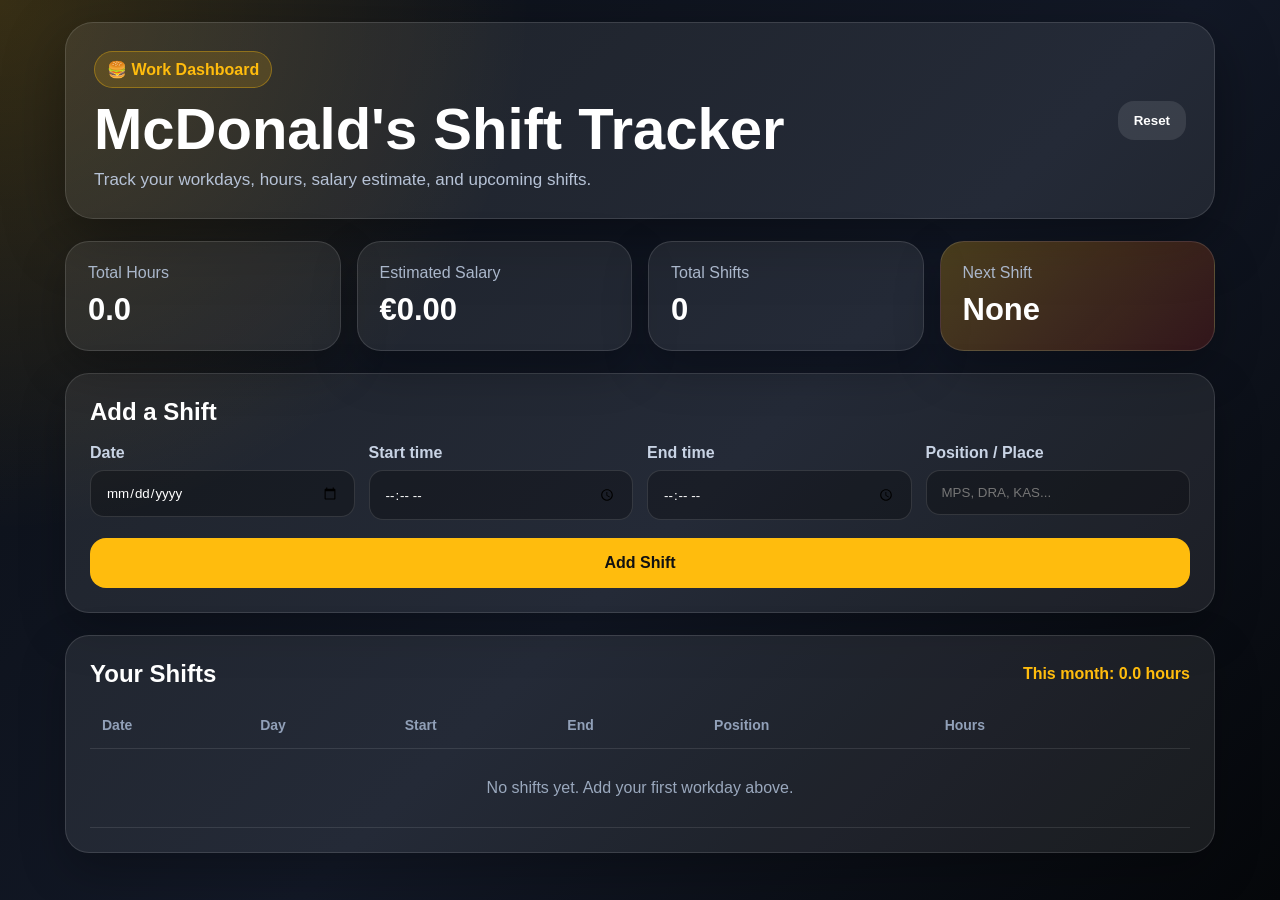
==== index.html @ 76026952 "Add files via upload" ====
<!DOCTYPE html>
<html lang="en">
<head>
  <meta charset="UTF-8" />
  <meta name="viewport" content="width=device-width, initial-scale=1.0" />
  <title>McDonald's Shift Tracker</title>
  <link rel="stylesheet" href="style.css" />
</head>
<body>
  <main class="app">
    <section class="hero">
      <div>
        <p class="badge">🍔 Work Dashboard</p>
        <h1>McDonald's Shift Tracker</h1>
        <p class="subtitle">Track your workdays, hours, salary estimate, and upcoming shifts.</p>
      </div>
      <button class="clear-btn" onclick="clearAll()">Reset</button>
    </section>

    <section class="stats">
      <article class="stat-card">
        <p>Total Hours</p>
        <h2 id="totalHours">0</h2>
      </article>
      <article class="stat-card">
        <p>Estimated Salary</p>
        <h2 id="salary">€0</h2>
      </article>
      <article class="stat-card">
        <p>Total Shifts</p>
        <h2 id="totalShifts">0</h2>
      </article>
      <article class="stat-card highlight">
        <p>Next Shift</p>
        <h2 id="nextShift">None</h2>
      </article>
    </section>

    <section class="panel">
      <h2>Add a Shift</h2>
      <div class="form-grid">
        <label>Date
          <input type="date" id="date" />
        </label>
        <label>Start time
          <input type="time" id="start" />
        </label>
        <label>End time
          <input type="time" id="end" />
        </label>
        <label>Position / Place
          <input type="text" id="position" placeholder="MPS, DRA, KAS..." />
        </label>
      </div>
      <button class="main-btn" onclick="addShift()">Add Shift</button>
    </section>

    <section class="panel">
      <div class="panel-top">
        <h2>Your Shifts</h2>
        <p id="monthTotal">This month: 0 hours</p>
      </div>
      <div class="table-wrap">
        <table>
          <thead>
            <tr>
              <th>Date</th>
              <th>Day</th>
              <th>Start</th>
              <th>End</th>
              <th>Position</th>
              <th>Hours</th>
              <th></th>
            </tr>
          </thead>
          <tbody id="shiftTable"></tbody>
        </table>
      </div>
    </section>
  </main>

  <script src="app.js"></script>
</body>
</html>
---- style.css ----
* {
  margin: 0;
  padding: 0;
  box-sizing: border-box;
  font-family: -apple-system, BlinkMacSystemFont, "Segoe UI", Arial, sans-serif;
}

body {
  min-height: 100vh;
  background:
    radial-gradient(circle at top left, rgba(255, 188, 13, 0.18), transparent 34%),
    linear-gradient(135deg, #0b0f16, #121826 55%, #05070a);
  color: #fff;
  padding: 22px;
}

.app {
  max-width: 1150px;
  margin: 0 auto;
}

.hero {
  display: flex;
  justify-content: space-between;
  gap: 16px;
  align-items: center;
  padding: 28px;
  border-radius: 28px;
  background: rgba(255,255,255,0.08);
  border: 1px solid rgba(255,255,255,0.12);
  box-shadow: 0 20px 60px rgba(0,0,0,0.35);
  margin-bottom: 22px;
}

.badge {
  display: inline-block;
  background: rgba(255, 188, 13, 0.16);
  color: #ffbc0d;
  border: 1px solid rgba(255, 188, 13, 0.35);
  padding: 8px 12px;
  border-radius: 999px;
  margin-bottom: 12px;
  font-weight: 700;
}

h1 {
  font-size: clamp(32px, 6vw, 58px);
  line-height: 1;
}

.subtitle {
  margin-top: 12px;
  color: #b6c2d6;
  font-size: 17px;
}

.clear-btn,
.main-btn,
.delete-btn {
  border: 0;
  cursor: pointer;
  font-weight: 800;
  border-radius: 16px;
}

.clear-btn {
  padding: 12px 16px;
  background: rgba(255,255,255,0.1);
  color: #fff;
}

.stats {
  display: grid;
  grid-template-columns: repeat(4, 1fr);
  gap: 16px;
  margin-bottom: 22px;
}

.stat-card,
.panel {
  background: rgba(255,255,255,0.08);
  border: 1px solid rgba(255,255,255,0.12);
  border-radius: 24px;
  box-shadow: 0 18px 45px rgba(0,0,0,0.25);
}

.stat-card {
  padding: 22px;
}

.stat-card p {
  color: #aab7cb;
  margin-bottom: 10px;
}

.stat-card h2 {
  font-size: 31px;
}

.highlight {
  background: linear-gradient(135deg, rgba(255,188,13,0.24), rgba(218,41,28,0.18));
}

.panel {
  padding: 24px;
  margin-bottom: 22px;
}

.form-grid {
  display: grid;
  grid-template-columns: repeat(4, 1fr);
  gap: 14px;
  margin: 18px 0;
}

label {
  color: #c8d3e4;
  font-weight: 700;
}

input {
  width: 100%;
  margin-top: 8px;
  padding: 14px 15px;
  border: 1px solid rgba(255,255,255,0.12);
  border-radius: 14px;
  background: rgba(0,0,0,0.28);
  color: #fff;
  outline: none;
}

.main-btn {
  width: 100%;
  padding: 16px;
  background: #ffbc0d;
  color: #111;
  font-size: 16px;
}

.panel-top {
  display: flex;
  justify-content: space-between;
  gap: 12px;
  align-items: center;
  margin-bottom: 14px;
}

.panel-top p {
  color: #ffbc0d;
  font-weight: 800;
}

.table-wrap {
  overflow-x: auto;
}

table {
  width: 100%;
  border-collapse: collapse;
  min-width: 760px;
}

th, td {
  padding: 15px 12px;
  text-align: left;
  border-bottom: 1px solid rgba(255,255,255,0.1);
}

th {
  color: #91a0b8;
  font-size: 14px;
}

.delete-btn {
  background: rgba(218,41,28,0.9);
  color: white;
  padding: 8px 12px;
}

.empty {
  text-align: center;
  color: #9aa8bd;
  padding: 30px !important;
}

@media (max-width: 850px) {
  body { padding: 14px; }
  .hero { flex-direction: column; align-items: flex-start; }
  .stats { grid-template-columns: repeat(2, 1fr); }
  .form-grid { grid-template-columns: 1fr; }
}

@media (max-width: 480px) {
  .stats { grid-template-columns: 1fr; }
}
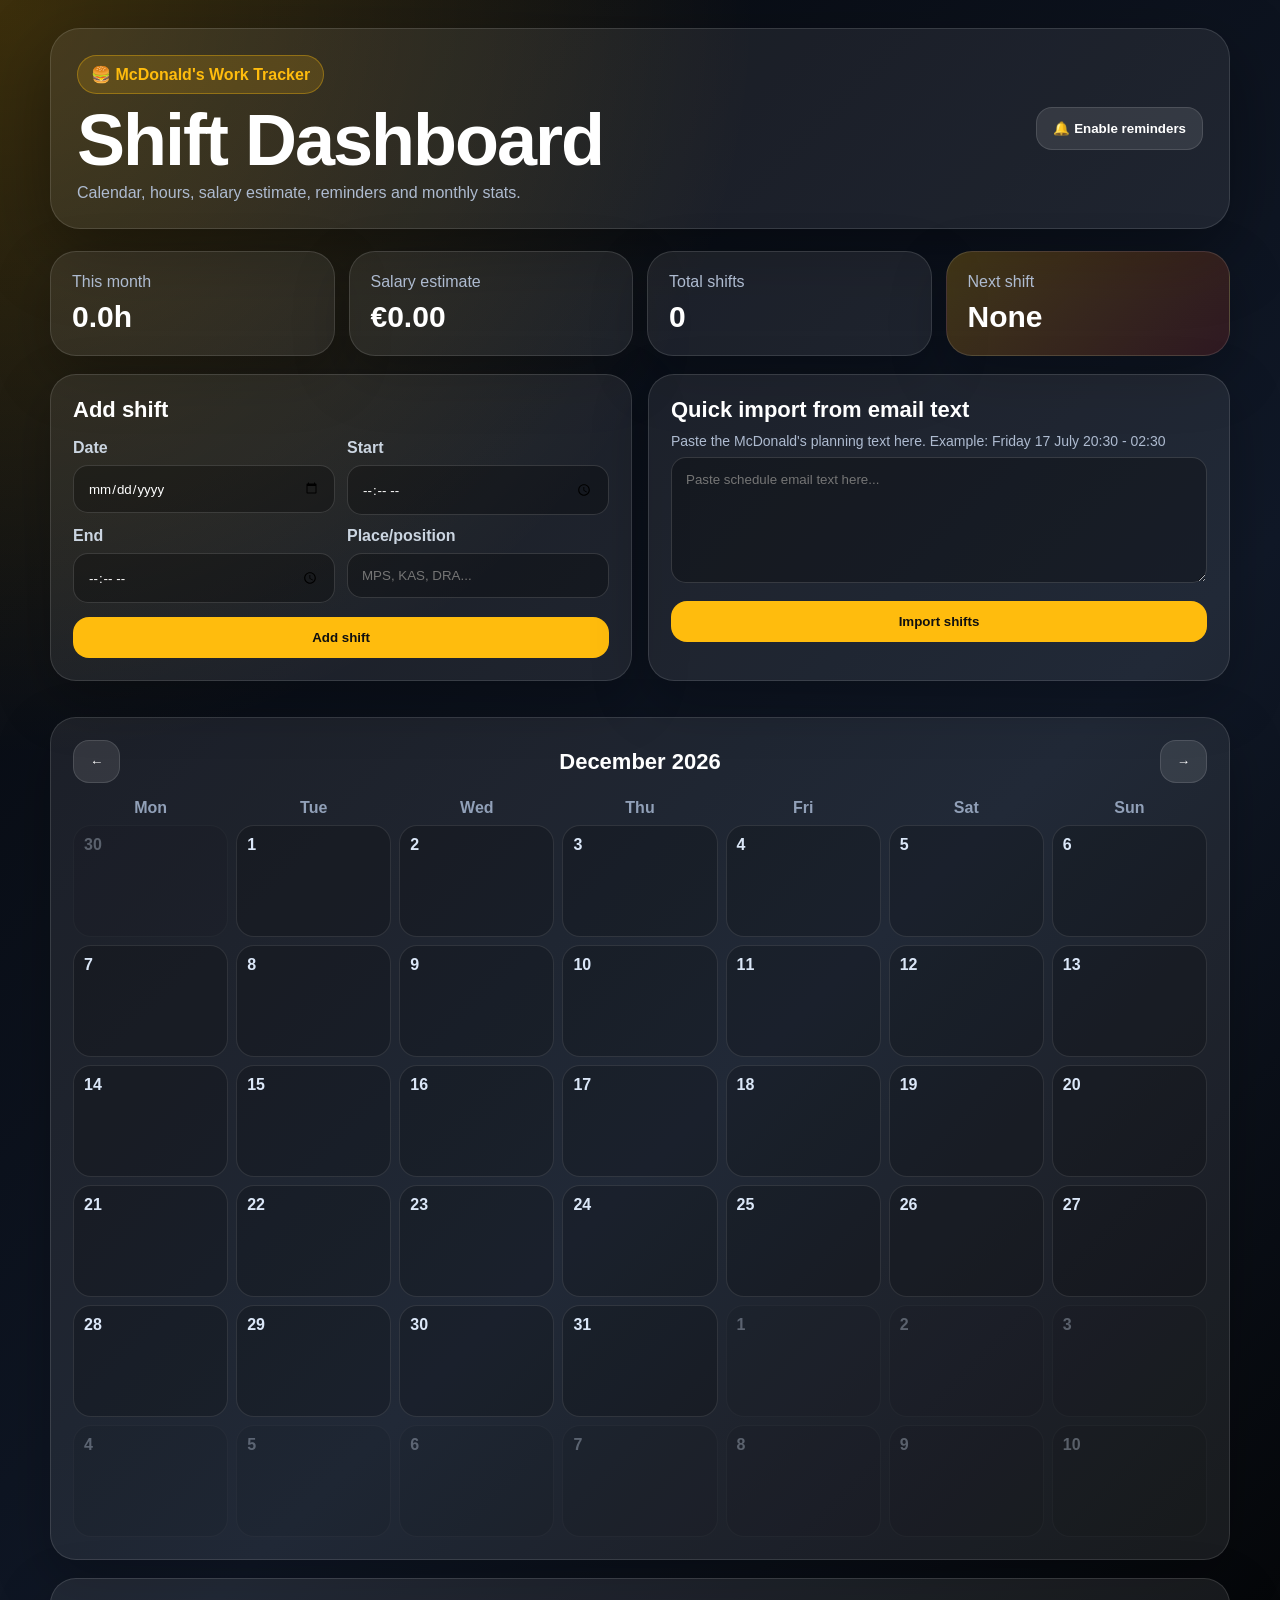
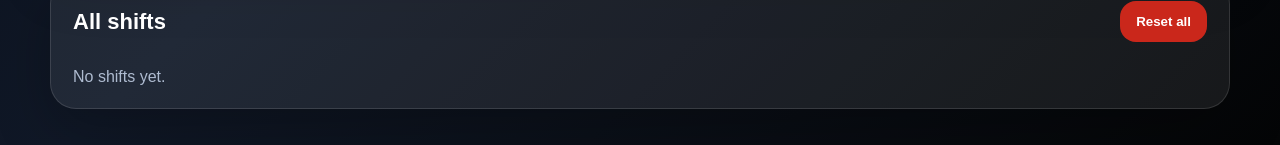
==== commit c0321df3: "Add files via upload" ====
--- a/index.html
+++ b/index.html
@@ -3,79 +3,65 @@
 <head>
   <meta charset="UTF-8" />
   <meta name="viewport" content="width=device-width, initial-scale=1.0" />
-  <title>McDonald's Shift Tracker</title>
+  <title>Mac Tracker — Shift Dashboard</title>
   <link rel="stylesheet" href="style.css" />
 </head>
 <body>
   <main class="app">
-    <section class="hero">
+    <header class="top">
       <div>
-        <p class="badge">🍔 Work Dashboard</p>
-        <h1>McDonald's Shift Tracker</h1>
-        <p class="subtitle">Track your workdays, hours, salary estimate, and upcoming shifts.</p>
+        <p class="pill">🍔 McDonald's Work Tracker</p>
+        <h1>Shift Dashboard</h1>
+        <p class="muted">Calendar, hours, salary estimate, reminders and monthly stats.</p>
       </div>
-      <button class="clear-btn" onclick="clearAll()">Reset</button>
+      <button onclick="requestNotifications()" class="ghost">🔔 Enable reminders</button>
+    </header>
+
+    <section class="cards">
+      <div class="card"><span>This month</span><strong id="monthHours">0h</strong></div>
+      <div class="card"><span>Salary estimate</span><strong id="monthSalary">€0</strong></div>
+      <div class="card"><span>Total shifts</span><strong id="totalShifts">0</strong></div>
+      <div class="card active"><span>Next shift</span><strong id="nextShift">None</strong></div>
     </section>
 
-    <section class="stats">
-      <article class="stat-card">
-        <p>Total Hours</p>
-        <h2 id="totalHours">0</h2>
-      </article>
-      <article class="stat-card">
-        <p>Estimated Salary</p>
-        <h2 id="salary">€0</h2>
-      </article>
-      <article class="stat-card">
-        <p>Total Shifts</p>
-        <h2 id="totalShifts">0</h2>
-      </article>
-      <article class="stat-card highlight">
-        <p>Next Shift</p>
-        <h2 id="nextShift">None</h2>
-      </article>
+    <section class="grid">
+      <div class="panel">
+        <h2>Add shift</h2>
+        <div class="form">
+          <label>Date <input type="date" id="date"></label>
+          <label>Start <input type="time" id="start"></label>
+          <label>End <input type="time" id="end"></label>
+          <label>Place/position <input id="position" placeholder="MPS, KAS, DRA..."></label>
+        </div>
+        <button class="primary" onclick="addShift()">Add shift</button>
+      </div>
+
+      <div class="panel">
+        <h2>Quick import from email text</h2>
+        <p class="muted small">Paste the McDonald's planning text here. Example: Friday 17 July 20:30 - 02:30</p>
+        <textarea id="importText" placeholder="Paste schedule email text here..."></textarea>
+        <button class="primary" onclick="importText()">Import shifts</button>
+      </div>
+    </section>
+
+    <section class="panel calendar-panel">
+      <div class="calendar-head">
+        <button class="ghost" onclick="changeMonth(-1)">←</button>
+        <h2 id="calendarTitle"></h2>
+        <button class="ghost" onclick="changeMonth(1)">→</button>
+      </div>
+      <div class="weekdays">
+        <span>Mon</span><span>Tue</span><span>Wed</span><span>Thu</span><span>Fri</span><span>Sat</span><span>Sun</span>
+      </div>
+      <div id="calendar" class="calendar"></div>
     </section>
 
     <section class="panel">
-      <h2>Add a Shift</h2>
-      <div class="form-grid">
-        <label>Date
-          <input type="date" id="date" />
-        </label>
-        <label>Start time
-          <input type="time" id="start" />
-        </label>
-        <label>End time
-          <input type="time" id="end" />
-        </label>
-        <label>Position / Place
-          <input type="text" id="position" placeholder="MPS, DRA, KAS..." />
-        </label>
+      <div class="calendar-head">
+        <h2>All shifts</h2>
+        <button onclick="clearAll()" class="danger">Reset all</button>
       </div>
-      <button class="main-btn" onclick="addShift()">Add Shift</button>
-    </section>
-
-    <section class="panel">
-      <div class="panel-top">
-        <h2>Your Shifts</h2>
-        <p id="monthTotal">This month: 0 hours</p>
-      </div>
-      <div class="table-wrap">
-        <table>
-          <thead>
-            <tr>
-              <th>Date</th>
-              <th>Day</th>
-              <th>Start</th>
-              <th>End</th>
-              <th>Position</th>
-              <th>Hours</th>
-              <th></th>
-            </tr>
-          </thead>
-          <tbody id="shiftTable"></tbody>
-        </table>
-      </div>
+      <div id="shiftList" class="shift-list"></div>
     </section>
   </main>
 
--- a/style.css
+++ b/style.css
@@ -1,195 +1,31 @@
-* {
-  margin: 0;
-  padding: 0;
-  box-sizing: border-box;
-  font-family: -apple-system, BlinkMacSystemFont, "Segoe UI", Arial, sans-serif;
-}
-
-body {
-  min-height: 100vh;
-  background:
-    radial-gradient(circle at top left, rgba(255, 188, 13, 0.18), transparent 34%),
-    linear-gradient(135deg, #0b0f16, #121826 55%, #05070a);
-  color: #fff;
-  padding: 22px;
-}
-
-.app {
-  max-width: 1150px;
-  margin: 0 auto;
-}
-
-.hero {
-  display: flex;
-  justify-content: space-between;
-  gap: 16px;
-  align-items: center;
-  padding: 28px;
-  border-radius: 28px;
-  background: rgba(255,255,255,0.08);
-  border: 1px solid rgba(255,255,255,0.12);
-  box-shadow: 0 20px 60px rgba(0,0,0,0.35);
-  margin-bottom: 22px;
-}
-
-.badge {
-  display: inline-block;
-  background: rgba(255, 188, 13, 0.16);
-  color: #ffbc0d;
-  border: 1px solid rgba(255, 188, 13, 0.35);
-  padding: 8px 12px;
-  border-radius: 999px;
-  margin-bottom: 12px;
-  font-weight: 700;
-}
-
-h1 {
-  font-size: clamp(32px, 6vw, 58px);
-  line-height: 1;
-}
-
-.subtitle {
-  margin-top: 12px;
-  color: #b6c2d6;
-  font-size: 17px;
-}
-
-.clear-btn,
-.main-btn,
-.delete-btn {
-  border: 0;
-  cursor: pointer;
-  font-weight: 800;
-  border-radius: 16px;
-}
-
-.clear-btn {
-  padding: 12px 16px;
-  background: rgba(255,255,255,0.1);
-  color: #fff;
-}
-
-.stats {
-  display: grid;
-  grid-template-columns: repeat(4, 1fr);
-  gap: 16px;
-  margin-bottom: 22px;
-}
-
-.stat-card,
-.panel {
-  background: rgba(255,255,255,0.08);
-  border: 1px solid rgba(255,255,255,0.12);
-  border-radius: 24px;
-  box-shadow: 0 18px 45px rgba(0,0,0,0.25);
-}
-
-.stat-card {
-  padding: 22px;
-}
-
-.stat-card p {
-  color: #aab7cb;
-  margin-bottom: 10px;
-}
-
-.stat-card h2 {
-  font-size: 31px;
-}
-
-.highlight {
-  background: linear-gradient(135deg, rgba(255,188,13,0.24), rgba(218,41,28,0.18));
-}
-
-.panel {
-  padding: 24px;
-  margin-bottom: 22px;
-}
-
-.form-grid {
-  display: grid;
-  grid-template-columns: repeat(4, 1fr);
-  gap: 14px;
-  margin: 18px 0;
-}
-
-label {
-  color: #c8d3e4;
-  font-weight: 700;
-}
-
-input {
-  width: 100%;
-  margin-top: 8px;
-  padding: 14px 15px;
-  border: 1px solid rgba(255,255,255,0.12);
-  border-radius: 14px;
-  background: rgba(0,0,0,0.28);
-  color: #fff;
-  outline: none;
-}
-
-.main-btn {
-  width: 100%;
-  padding: 16px;
-  background: #ffbc0d;
-  color: #111;
-  font-size: 16px;
-}
-
-.panel-top {
-  display: flex;
-  justify-content: space-between;
-  gap: 12px;
-  align-items: center;
-  margin-bottom: 14px;
-}
-
-.panel-top p {
-  color: #ffbc0d;
-  font-weight: 800;
-}
-
-.table-wrap {
-  overflow-x: auto;
-}
-
-table {
-  width: 100%;
-  border-collapse: collapse;
-  min-width: 760px;
-}
-
-th, td {
-  padding: 15px 12px;
-  text-align: left;
-  border-bottom: 1px solid rgba(255,255,255,0.1);
-}
-
-th {
-  color: #91a0b8;
-  font-size: 14px;
-}
-
-.delete-btn {
-  background: rgba(218,41,28,0.9);
-  color: white;
-  padding: 8px 12px;
-}
-
-.empty {
-  text-align: center;
-  color: #9aa8bd;
-  padding: 30px !important;
-}
-
-@media (max-width: 850px) {
-  body { padding: 14px; }
-  .hero { flex-direction: column; align-items: flex-start; }
-  .stats { grid-template-columns: repeat(2, 1fr); }
-  .form-grid { grid-template-columns: 1fr; }
-}
-
-@media (max-width: 480px) {
-  .stats { grid-template-columns: 1fr; }
-}
+*{box-sizing:border-box;margin:0;padding:0;font-family:-apple-system,BlinkMacSystemFont,"Segoe UI",Arial,sans-serif}
+body{min-height:100vh;background:radial-gradient(circle at top left,rgba(255,188,13,.22),transparent 35%),linear-gradient(135deg,#05070b,#101827 60%,#040506);color:#fff;padding:18px}
+.app{max-width:1180px;margin:auto}
+.top{display:flex;justify-content:space-between;gap:18px;align-items:center;margin:10px 0 22px;padding:26px;border:1px solid rgba(255,255,255,.12);background:rgba(255,255,255,.07);border-radius:30px;box-shadow:0 24px 70px rgba(0,0,0,.35)}
+.pill{display:inline-block;background:rgba(255,188,13,.16);color:#ffbc0d;border:1px solid rgba(255,188,13,.35);padding:9px 13px;border-radius:999px;font-weight:800;margin-bottom:12px}
+h1{font-size:clamp(38px,7vw,72px);line-height:.95;letter-spacing:-2px}
+h2{font-size:22px}.muted{color:#aebbd0;margin-top:10px}.small{font-size:14px}
+button{border:0;border-radius:16px;padding:13px 16px;font-weight:900;cursor:pointer}
+.ghost{background:rgba(255,255,255,.10);color:#fff;border:1px solid rgba(255,255,255,.12)}
+.primary{width:100%;background:#ffbc0d;color:#101010;margin-top:14px}
+.danger{background:rgba(218,41,28,.92);color:white}
+.cards{display:grid;grid-template-columns:repeat(4,1fr);gap:14px;margin-bottom:18px}
+.card,.panel{background:rgba(255,255,255,.075);border:1px solid rgba(255,255,255,.12);border-radius:26px;box-shadow:0 20px 55px rgba(0,0,0,.25)}
+.card{padding:21px}.card span{display:block;color:#aebbd0;margin-bottom:9px}.card strong{font-size:30px}.active{background:linear-gradient(135deg,rgba(255,188,13,.22),rgba(218,41,28,.16))}
+.grid{display:grid;grid-template-columns:1fr 1fr;gap:16px;margin-bottom:18px}
+.panel{padding:22px;margin-bottom:18px}
+.form{display:grid;grid-template-columns:1fr 1fr;gap:12px;margin-top:16px}
+label{font-weight:800;color:#cbd5e1}
+input,textarea{width:100%;margin-top:8px;background:rgba(0,0,0,.28);border:1px solid rgba(255,255,255,.14);color:white;border-radius:15px;padding:14px;outline:none}
+textarea{height:126px;resize:vertical}
+.calendar-head{display:flex;align-items:center;justify-content:space-between;gap:12px;margin-bottom:16px}
+.weekdays,.calendar{display:grid;grid-template-columns:repeat(7,1fr);gap:8px}
+.weekdays span{text-align:center;color:#91a0b8;font-weight:900;padding-bottom:8px}
+.day{min-height:112px;border-radius:18px;background:rgba(0,0,0,.20);border:1px solid rgba(255,255,255,.10);padding:10px;overflow:hidden}
+.day.other{opacity:.32}.day-number{font-weight:900;color:#dbe7f8;margin-bottom:8px}
+.event{background:rgba(255,188,13,.18);border:1px solid rgba(255,188,13,.35);color:#ffdd73;border-radius:11px;padding:6px;margin-top:5px;font-size:12px;font-weight:800}
+.shift-list{display:grid;gap:10px}
+.shift{display:flex;justify-content:space-between;align-items:center;gap:12px;background:rgba(0,0,0,.22);border:1px solid rgba(255,255,255,.10);padding:14px;border-radius:18px}
+.shift b{display:block}.shift span{color:#aebbd0;font-size:14px}.mini{padding:9px 11px;border-radius:12px}
+@media(max-width:850px){body{padding:12px}.top{flex-direction:column;align-items:flex-start}.cards{grid-template-columns:1fr 1fr}.grid{grid-template-columns:1fr}.day{min-height:92px}.event{font-size:11px;padding:5px}.form{grid-template-columns:1fr}}
+@media(max-width:520px){.cards{grid-template-columns:1fr}.calendar-panel{padding:13px}.weekdays,.calendar{gap:5px}.day{border-radius:13px;padding:7px;min-height:82px}h1{font-size:42px}}
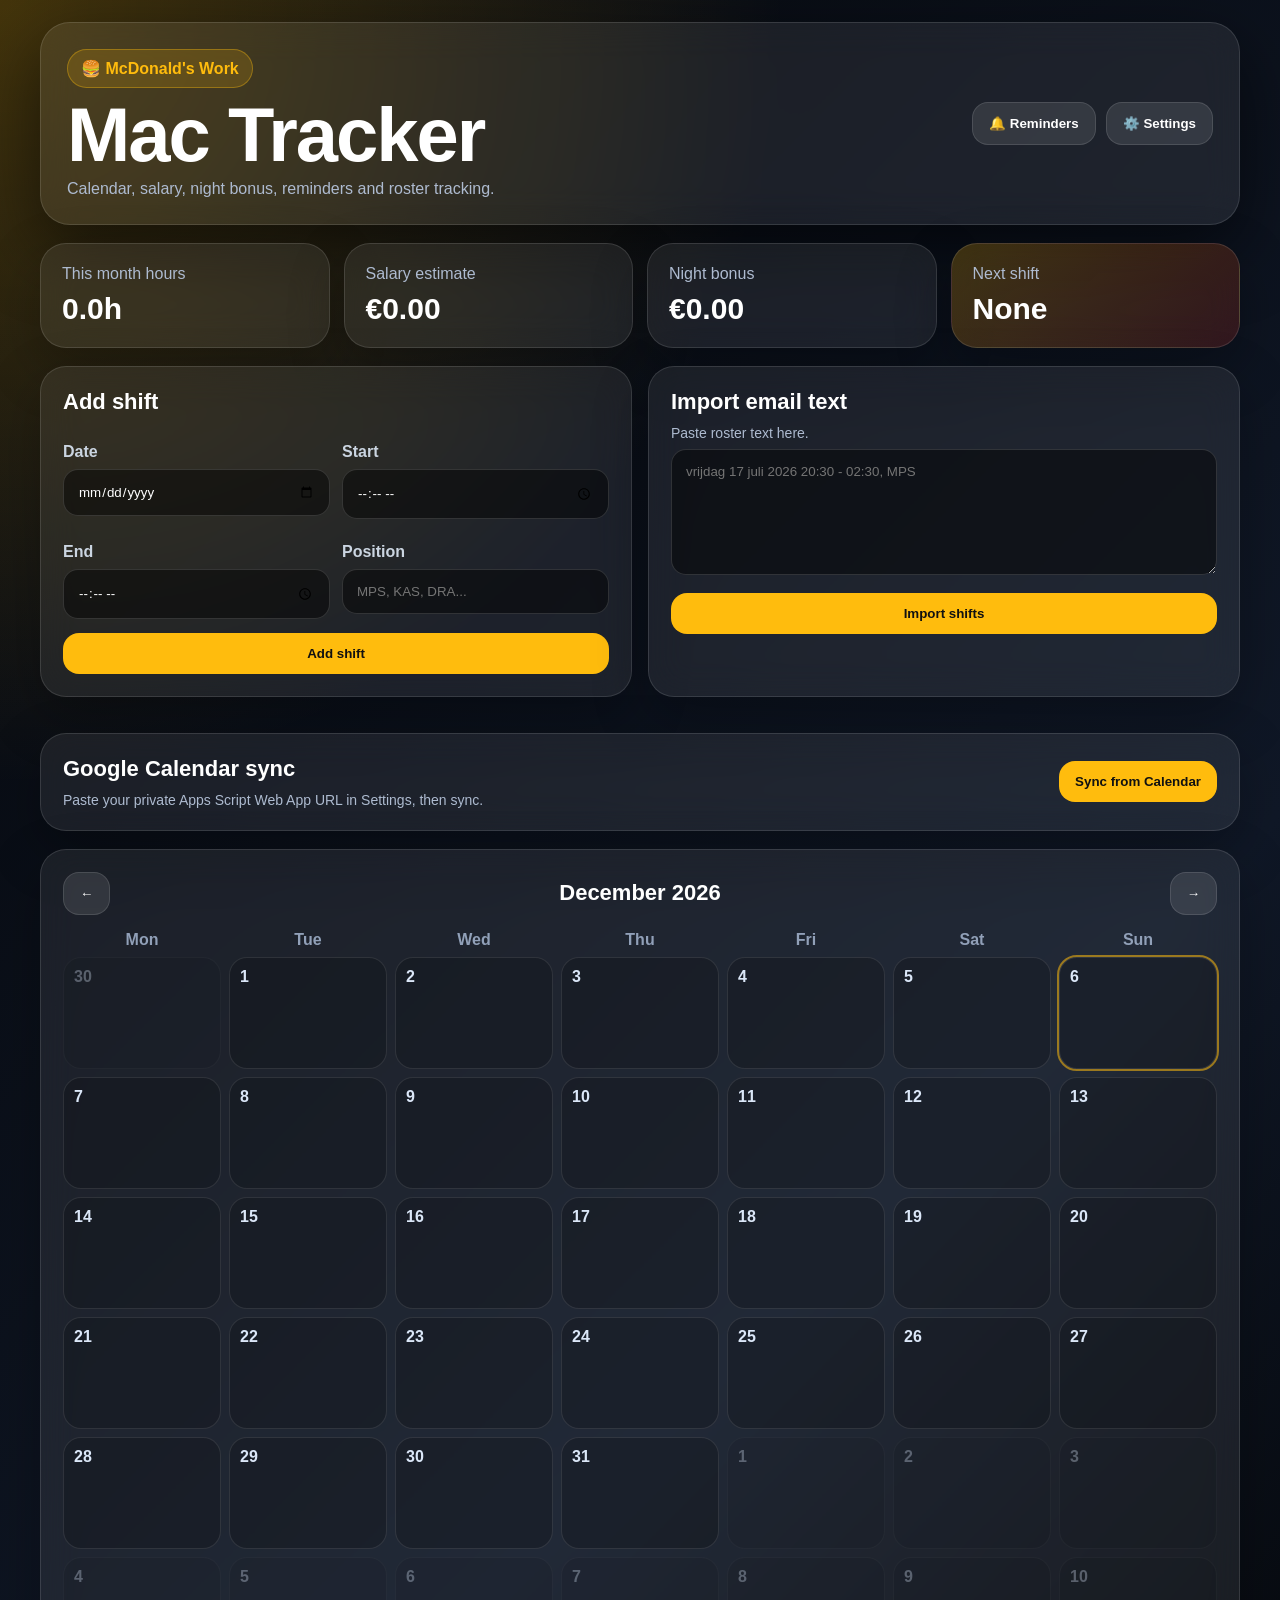
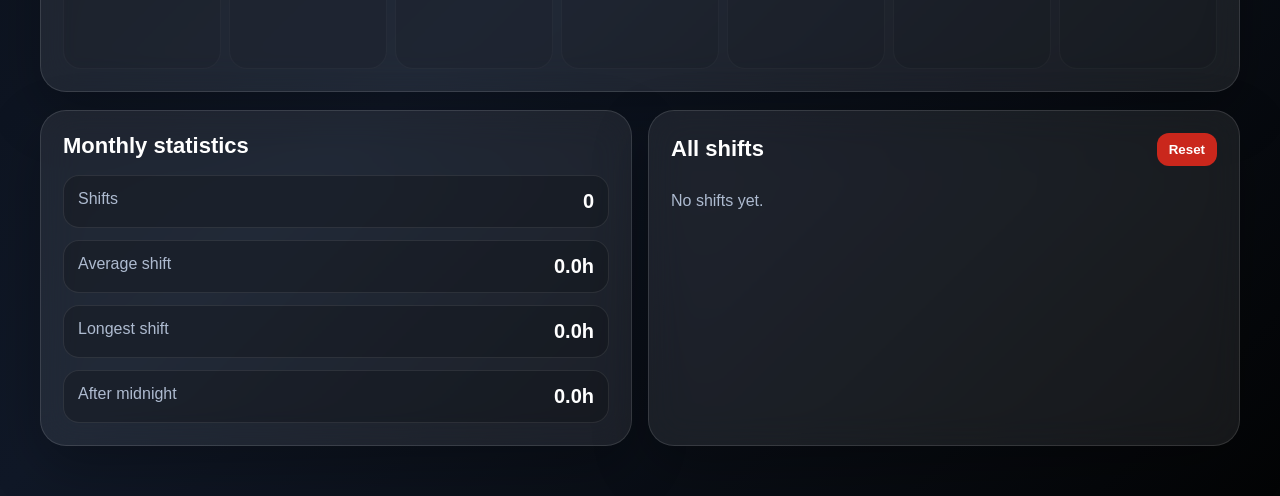
==== commit cf5d6ee0: "Add files via upload" ====
--- a/index.html
+++ b/index.html
@@ -1,70 +1,56 @@
-<!DOCTYPE html>
+<!doctype html>
 <html lang="en">
 <head>
-  <meta charset="UTF-8" />
-  <meta name="viewport" content="width=device-width, initial-scale=1.0" />
-  <title>Mac Tracker — Shift Dashboard</title>
-  <link rel="stylesheet" href="style.css" />
+<meta charset="utf-8">
+<meta name="viewport" content="width=device-width,initial-scale=1,viewport-fit=cover">
+<meta name="theme-color" content="#05070b">
+<meta name="apple-mobile-web-app-capable" content="yes">
+<title>Mac Tracker V3</title>
+<link rel="manifest" href="manifest.json">
+<link rel="stylesheet" href="style.css">
 </head>
 <body>
-  <main class="app">
-    <header class="top">
-      <div>
-        <p class="pill">🍔 McDonald's Work Tracker</p>
-        <h1>Shift Dashboard</h1>
-        <p class="muted">Calendar, hours, salary estimate, reminders and monthly stats.</p>
-      </div>
-      <button onclick="requestNotifications()" class="ghost">🔔 Enable reminders</button>
-    </header>
+<main class="app">
+<header class="top">
+<div><p class="pill">🍔 McDonald's Work</p><h1>Mac Tracker</h1><p class="muted">Calendar, salary, night bonus, reminders and roster tracking.</p></div>
+<div class="actions"><button onclick="requestNotifications()" class="ghost">🔔 Reminders</button><button onclick="openSettings()" class="ghost">⚙️ Settings</button></div>
+</header>
 
-    <section class="cards">
-      <div class="card"><span>This month</span><strong id="monthHours">0h</strong></div>
-      <div class="card"><span>Salary estimate</span><strong id="monthSalary">€0</strong></div>
-      <div class="card"><span>Total shifts</span><strong id="totalShifts">0</strong></div>
-      <div class="card active"><span>Next shift</span><strong id="nextShift">None</strong></div>
-    </section>
+<section class="cards">
+<div class="card"><span>This month hours</span><strong id="monthHours">0h</strong></div>
+<div class="card"><span>Salary estimate</span><strong id="monthSalary">€0</strong></div>
+<div class="card"><span>Night bonus</span><strong id="nightBonus">€0</strong></div>
+<div class="card active"><span>Next shift</span><strong id="nextShift">None</strong></div>
+</section>
 
-    <section class="grid">
-      <div class="panel">
-        <h2>Add shift</h2>
-        <div class="form">
-          <label>Date <input type="date" id="date"></label>
-          <label>Start <input type="time" id="start"></label>
-          <label>End <input type="time" id="end"></label>
-          <label>Place/position <input id="position" placeholder="MPS, KAS, DRA..."></label>
-        </div>
-        <button class="primary" onclick="addShift()">Add shift</button>
-      </div>
+<section class="grid">
+<div class="panel"><h2>Add shift</h2><div class="form">
+<label>Date<input type="date" id="date"></label><label>Start<input type="time" id="start"></label>
+<label>End<input type="time" id="end"></label><label>Position<input id="position" placeholder="MPS, KAS, DRA..."></label>
+</div><button class="primary" onclick="addShift()">Add shift</button></div>
 
-      <div class="panel">
-        <h2>Quick import from email text</h2>
-        <p class="muted small">Paste the McDonald's planning text here. Example: Friday 17 July 20:30 - 02:30</p>
-        <textarea id="importText" placeholder="Paste schedule email text here..."></textarea>
-        <button class="primary" onclick="importText()">Import shifts</button>
-      </div>
-    </section>
+<div class="panel"><h2>Import email text</h2><p class="muted small">Paste roster text here.</p>
+<textarea id="importText" placeholder="vrijdag 17 juli 2026 20:30 - 02:30, MPS"></textarea>
+<button class="primary" onclick="importText()">Import shifts</button></div>
+</section>
 
-    <section class="panel calendar-panel">
-      <div class="calendar-head">
-        <button class="ghost" onclick="changeMonth(-1)">←</button>
-        <h2 id="calendarTitle"></h2>
-        <button class="ghost" onclick="changeMonth(1)">→</button>
-      </div>
-      <div class="weekdays">
-        <span>Mon</span><span>Tue</span><span>Wed</span><span>Thu</span><span>Fri</span><span>Sat</span><span>Sun</span>
-      </div>
-      <div id="calendar" class="calendar"></div>
-    </section>
+<section class="panel sync"><div><h2>Google Calendar sync</h2><p class="muted small">Paste your private Apps Script Web App URL in Settings, then sync.</p></div><button class="primary compact" onclick="syncFromCalendar()">Sync from Calendar</button></section>
 
-    <section class="panel">
-      <div class="calendar-head">
-        <h2>All shifts</h2>
-        <button onclick="clearAll()" class="danger">Reset all</button>
-      </div>
-      <div id="shiftList" class="shift-list"></div>
-    </section>
-  </main>
+<section class="panel"><div class="calhead"><button class="ghost" onclick="changeMonth(-1)">←</button><h2 id="calendarTitle"></h2><button class="ghost" onclick="changeMonth(1)">→</button></div>
+<div class="week"><span>Mon</span><span>Tue</span><span>Wed</span><span>Thu</span><span>Fri</span><span>Sat</span><span>Sun</span></div><div id="calendar" class="calendar"></div></section>
 
-  <script src="app.js"></script>
-</body>
-</html>
+<section class="grid"><div class="panel"><h2>Monthly statistics</h2><div class="stats">
+<div><span>Shifts</span><b id="monthShifts">0</b></div><div><span>Average shift</span><b id="avgShift">0h</b></div>
+<div><span>Longest shift</span><b id="longestShift">0h</b></div><div><span>After midnight</span><b id="nightHours">0h</b></div>
+</div></div>
+<div class="panel"><div class="calhead"><h2>All shifts</h2><button onclick="clearAll()" class="danger mini">Reset</button></div><div id="shiftList" class="shift-list"></div></div></section>
+</main>
+
+<dialog id="settingsDialog"><div class="modal"><div class="calhead"><h2>Settings</h2><button onclick="closeSettings()" class="ghost mini">Close</button></div>
+<label>Hourly wage (€)<input type="number" step="0.01" id="hourlyRateInput"></label>
+<label>Night bonus % after 00:00<input type="number" step="1" id="nightBonusInput"></label>
+<label>Private Apps Script Web App URL<input id="scriptUrlInput" placeholder="https://script.google.com/macros/s/.../exec"></label>
+<p class="muted small">Keep this URL private. It is saved only in this browser, not in GitHub.</p>
+<button class="primary" onclick="saveSettings()">Save settings</button></div></dialog>
+<script src="app.js"></script>
+</body></html>
--- a/style.css
+++ b/style.css
@@ -1,31 +1,19 @@
 *{box-sizing:border-box;margin:0;padding:0;font-family:-apple-system,BlinkMacSystemFont,"Segoe UI",Arial,sans-serif}
-body{min-height:100vh;background:radial-gradient(circle at top left,rgba(255,188,13,.22),transparent 35%),linear-gradient(135deg,#05070b,#101827 60%,#040506);color:#fff;padding:18px}
-.app{max-width:1180px;margin:auto}
-.top{display:flex;justify-content:space-between;gap:18px;align-items:center;margin:10px 0 22px;padding:26px;border:1px solid rgba(255,255,255,.12);background:rgba(255,255,255,.07);border-radius:30px;box-shadow:0 24px 70px rgba(0,0,0,.35)}
-.pill{display:inline-block;background:rgba(255,188,13,.16);color:#ffbc0d;border:1px solid rgba(255,188,13,.35);padding:9px 13px;border-radius:999px;font-weight:800;margin-bottom:12px}
-h1{font-size:clamp(38px,7vw,72px);line-height:.95;letter-spacing:-2px}
-h2{font-size:22px}.muted{color:#aebbd0;margin-top:10px}.small{font-size:14px}
-button{border:0;border-radius:16px;padding:13px 16px;font-weight:900;cursor:pointer}
-.ghost{background:rgba(255,255,255,.10);color:#fff;border:1px solid rgba(255,255,255,.12)}
-.primary{width:100%;background:#ffbc0d;color:#101010;margin-top:14px}
-.danger{background:rgba(218,41,28,.92);color:white}
-.cards{display:grid;grid-template-columns:repeat(4,1fr);gap:14px;margin-bottom:18px}
-.card,.panel{background:rgba(255,255,255,.075);border:1px solid rgba(255,255,255,.12);border-radius:26px;box-shadow:0 20px 55px rgba(0,0,0,.25)}
-.card{padding:21px}.card span{display:block;color:#aebbd0;margin-bottom:9px}.card strong{font-size:30px}.active{background:linear-gradient(135deg,rgba(255,188,13,.22),rgba(218,41,28,.16))}
-.grid{display:grid;grid-template-columns:1fr 1fr;gap:16px;margin-bottom:18px}
-.panel{padding:22px;margin-bottom:18px}
-.form{display:grid;grid-template-columns:1fr 1fr;gap:12px;margin-top:16px}
-label{font-weight:800;color:#cbd5e1}
-input,textarea{width:100%;margin-top:8px;background:rgba(0,0,0,.28);border:1px solid rgba(255,255,255,.14);color:white;border-radius:15px;padding:14px;outline:none}
-textarea{height:126px;resize:vertical}
-.calendar-head{display:flex;align-items:center;justify-content:space-between;gap:12px;margin-bottom:16px}
-.weekdays,.calendar{display:grid;grid-template-columns:repeat(7,1fr);gap:8px}
-.weekdays span{text-align:center;color:#91a0b8;font-weight:900;padding-bottom:8px}
-.day{min-height:112px;border-radius:18px;background:rgba(0,0,0,.20);border:1px solid rgba(255,255,255,.10);padding:10px;overflow:hidden}
-.day.other{opacity:.32}.day-number{font-weight:900;color:#dbe7f8;margin-bottom:8px}
-.event{background:rgba(255,188,13,.18);border:1px solid rgba(255,188,13,.35);color:#ffdd73;border-radius:11px;padding:6px;margin-top:5px;font-size:12px;font-weight:800}
-.shift-list{display:grid;gap:10px}
-.shift{display:flex;justify-content:space-between;align-items:center;gap:12px;background:rgba(0,0,0,.22);border:1px solid rgba(255,255,255,.10);padding:14px;border-radius:18px}
-.shift b{display:block}.shift span{color:#aebbd0;font-size:14px}.mini{padding:9px 11px;border-radius:12px}
-@media(max-width:850px){body{padding:12px}.top{flex-direction:column;align-items:flex-start}.cards{grid-template-columns:1fr 1fr}.grid{grid-template-columns:1fr}.day{min-height:92px}.event{font-size:11px;padding:5px}.form{grid-template-columns:1fr}}
-@media(max-width:520px){.cards{grid-template-columns:1fr}.calendar-panel{padding:13px}.weekdays,.calendar{gap:5px}.day{border-radius:13px;padding:7px;min-height:82px}h1{font-size:42px}}
+:root{--panel:rgba(255,255,255,.075);--line:rgba(255,255,255,.12);--muted:#aebbd0;--gold:#ffbc0d;--red:#da291c}
+body{min-height:100vh;background:radial-gradient(circle at top left,rgba(255,188,13,.25),transparent 32%),linear-gradient(135deg,#05070b,#101827 62%,#030405);color:white;padding:14px}
+.app{max-width:1200px;margin:auto}.top{display:flex;justify-content:space-between;gap:18px;align-items:center;margin:8px 0 18px;padding:26px;border:1px solid var(--line);background:var(--panel);border-radius:30px;box-shadow:0 24px 70px #0008;backdrop-filter:blur(18px)}
+.pill{display:inline-block;background:#ffbc0d29;color:var(--gold);border:1px solid #ffbc0d59;padding:9px 13px;border-radius:999px;font-weight:900;margin-bottom:12px}
+h1{font-size:clamp(42px,7vw,76px);line-height:.92;letter-spacing:-2px}h2{font-size:22px}.muted{color:var(--muted);margin-top:10px}.small{font-size:14px}.actions{display:flex;gap:10px;flex-wrap:wrap}
+button{border:0;border-radius:16px;padding:13px 16px;font-weight:900;cursor:pointer}.ghost{background:#ffffff1a;color:#fff;border:1px solid var(--line)}.primary{width:100%;background:var(--gold);color:#111;margin-top:14px}.compact{width:auto;margin-top:0}.danger{background:#da291cea;color:white}.mini{padding:9px 12px;border-radius:12px}
+.cards{display:grid;grid-template-columns:repeat(4,1fr);gap:14px;margin-bottom:18px}.card,.panel{background:var(--panel);border:1px solid var(--line);border-radius:26px;box-shadow:0 20px 55px #0004;backdrop-filter:blur(18px)}
+.card{padding:21px}.card span{display:block;color:var(--muted);margin-bottom:9px}.card strong{font-size:30px}.active{background:linear-gradient(135deg,#ffbc0d38,#da291c2e)}
+.grid{display:grid;grid-template-columns:1fr 1fr;gap:16px;margin-bottom:18px}.panel{padding:22px;margin-bottom:18px}.sync{display:flex;align-items:center;justify-content:space-between;gap:16px}
+.form{display:grid;grid-template-columns:1fr 1fr;gap:12px;margin-top:16px}label{font-weight:800;color:#cbd5e1;display:block;margin-top:12px}
+input,textarea{width:100%;margin-top:8px;background:#0007;border:1px solid #ffffff24;color:white;border-radius:15px;padding:14px;outline:none}textarea{height:126px;resize:vertical}
+.calhead{display:flex;align-items:center;justify-content:space-between;gap:12px;margin-bottom:16px}.week,.calendar{display:grid;grid-template-columns:repeat(7,1fr);gap:8px}.week span{text-align:center;color:#91a0b8;font-weight:900;padding-bottom:8px}
+.day{min-height:112px;border-radius:18px;background:#0003;border:1px solid #ffffff1a;padding:10px;overflow:hidden}.day.other{opacity:.32}.day.today{outline:2px solid #ffbc0d8c}.num{font-weight:900;color:#dbe7f8;margin-bottom:8px}.event{background:#ffbc0d2e;border:1px solid #ffbc0d59;color:#ffdd73;border-radius:11px;padding:6px;margin-top:5px;font-size:12px;font-weight:800}
+.shift-list{display:grid;gap:10px;max-height:340px;overflow:auto}.shift{display:flex;justify-content:space-between;gap:12px;background:#0004;border:1px solid #ffffff1a;padding:14px;border-radius:18px}.shift b{display:block}.shift span{color:var(--muted);font-size:14px}
+.stats{display:grid;gap:12px;margin-top:16px}.stats div{display:flex;justify-content:space-between;background:#0003;padding:14px;border-radius:16px;border:1px solid #ffffff17}.stats span{color:var(--muted)}.stats b{font-size:20px}
+dialog{border:0;border-radius:26px;background:transparent;margin:auto;width:min(560px,94vw)}dialog::backdrop{background:#000b;backdrop-filter:blur(8px)}.modal{background:#111827;border:1px solid var(--line);border-radius:26px;padding:22px;color:white;box-shadow:0 30px 80px #0009}
+@media(max-width:900px){.top{flex-direction:column;align-items:flex-start}.cards{grid-template-columns:1fr 1fr}.grid{grid-template-columns:1fr}.sync{flex-direction:column;align-items:stretch}.compact{width:100%}.form{grid-template-columns:1fr}.day{min-height:94px}.event{font-size:11px;padding:5px}}
+@media(max-width:540px){body{padding:10px}.cards{grid-template-columns:1fr}.panel{padding:16px}.week,.calendar{gap:5px}.day{border-radius:13px;padding:7px;min-height:82px}h1{font-size:46px}.top{padding:20px}.shift{align-items:flex-start;flex-direction:column}}
